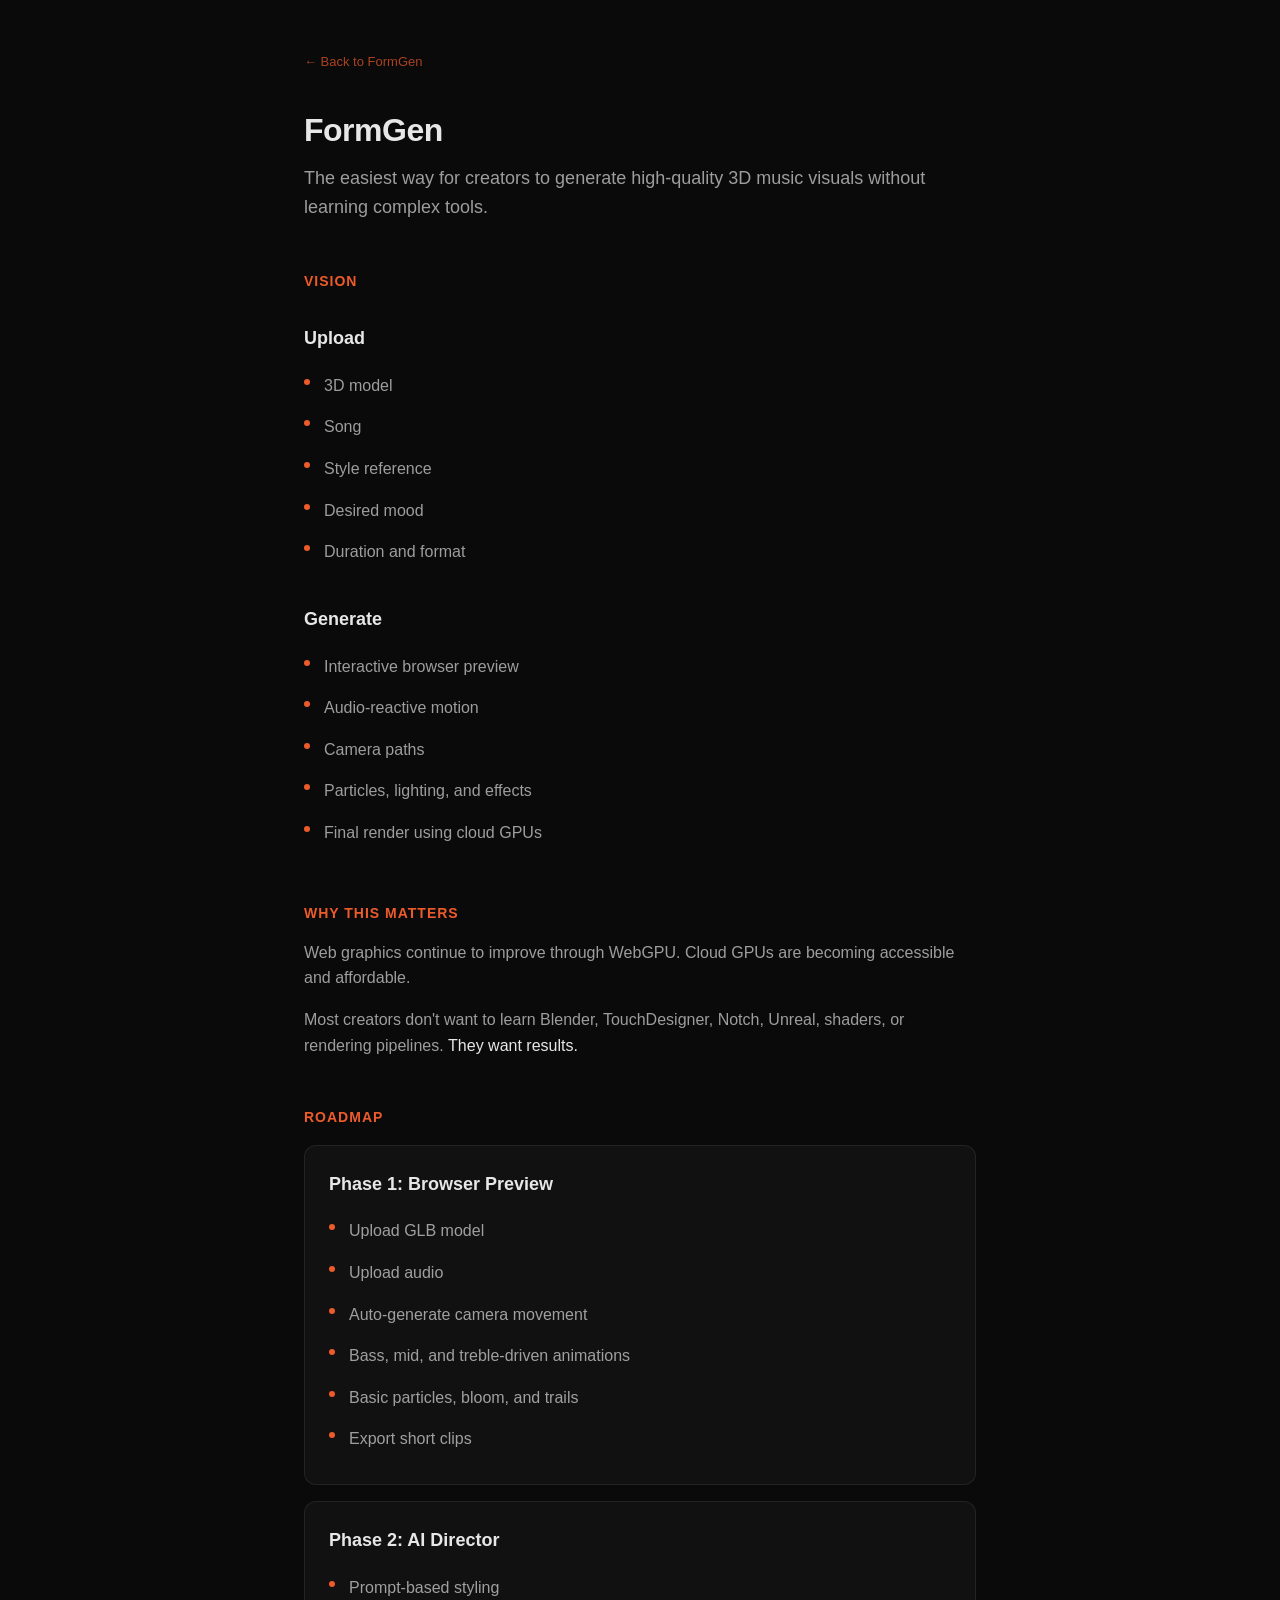
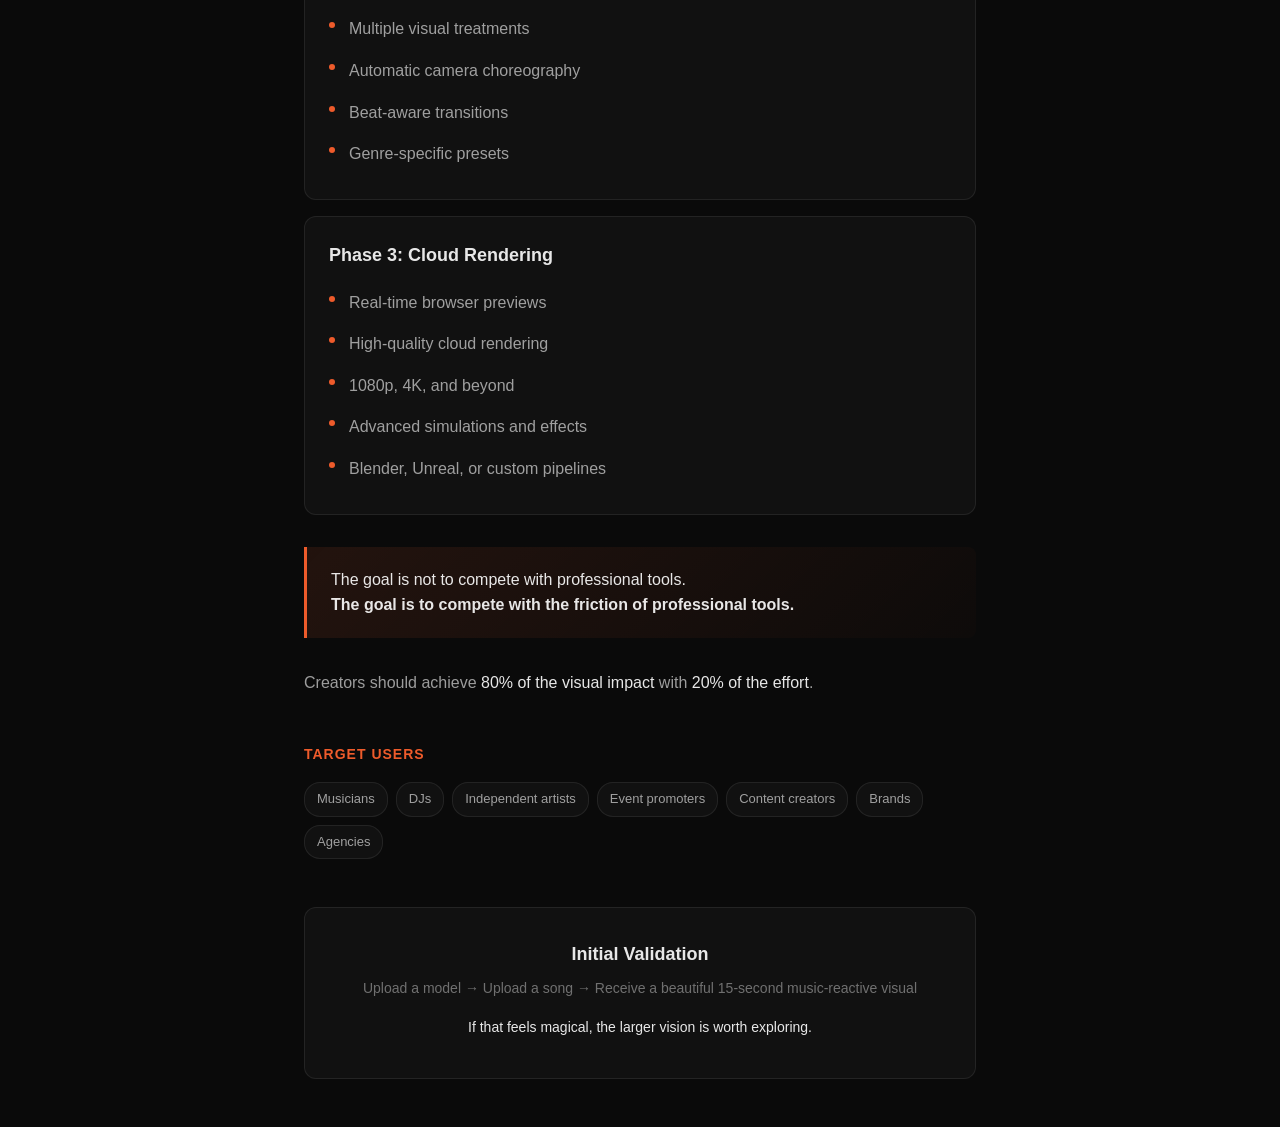
==== roadmap.html @ 7b46641e "FormGen v1 - Procedural geometry generator Features: - 6 pattern types (Mandala, Spiral, Star, Roset" ====
<!DOCTYPE html>
<html lang="en">
<head>
  <meta charset="UTF-8">
  <meta name="viewport" content="width=device-width, initial-scale=1.0">
  <title>FormGen - Roadmap</title>
  <link href="https://api.fontshare.com/v2/css?f[]=satoshi@400,500,700&display=swap" rel="stylesheet">
  <style>
    * {
      margin: 0;
      padding: 0;
      box-sizing: border-box;
    }

    :root {
      --bg-primary: #0a0a0a;
      --bg-secondary: #111111;
      --surface: rgba(255, 255, 255, 0.03);
      --border: rgba(255, 255, 255, 0.08);
      --text-primary: rgba(255, 255, 255, 0.9);
      --text-secondary: rgba(255, 255, 255, 0.6);
      --text-tertiary: rgba(255, 255, 255, 0.4);
      --accent: hsl(15, 85%, 55%);
    }

    body {
      font-family: 'Satoshi', -apple-system, BlinkMacSystemFont, sans-serif;
      background: var(--bg-primary);
      color: var(--text-primary);
      line-height: 1.6;
      padding: 48px 24px;
      max-width: 720px;
      margin: 0 auto;
    }

    a {
      color: var(--accent);
      text-decoration: none;
    }

    a:hover {
      text-decoration: underline;
    }

    .back-link {
      display: inline-block;
      margin-bottom: 32px;
      font-size: 13px;
      opacity: 0.7;
    }

    .back-link:hover {
      opacity: 1;
    }

    h1 {
      font-size: 32px;
      font-weight: 700;
      margin-bottom: 8px;
      letter-spacing: -0.5px;
    }

    .tagline {
      font-size: 18px;
      color: var(--text-secondary);
      margin-bottom: 48px;
    }

    h2 {
      font-size: 14px;
      font-weight: 600;
      text-transform: uppercase;
      letter-spacing: 1px;
      color: var(--accent);
      margin-top: 48px;
      margin-bottom: 16px;
    }

    h3 {
      font-size: 18px;
      font-weight: 600;
      margin-top: 32px;
      margin-bottom: 12px;
    }

    p {
      color: var(--text-secondary);
      margin-bottom: 16px;
    }

    .highlight {
      color: var(--text-primary);
      font-weight: 500;
    }

    ul {
      list-style: none;
      margin-bottom: 24px;
    }

    li {
      color: var(--text-secondary);
      padding: 8px 0;
      padding-left: 20px;
      position: relative;
    }

    li::before {
      content: '';
      position: absolute;
      left: 0;
      top: 14px;
      width: 6px;
      height: 6px;
      background: var(--accent);
      border-radius: 50%;
    }

    .phase {
      background: var(--surface);
      border: 1px solid var(--border);
      border-radius: 12px;
      padding: 24px;
      margin-bottom: 16px;
    }

    .phase h3 {
      margin-top: 0;
      color: var(--text-primary);
    }

    .phase ul {
      margin-bottom: 0;
    }

    .insight {
      background: linear-gradient(135deg, rgba(255,100,50,0.1) 0%, rgba(255,100,50,0.02) 100%);
      border-left: 3px solid var(--accent);
      padding: 20px 24px;
      margin: 32px 0;
      border-radius: 0 8px 8px 0;
    }

    .insight p {
      margin: 0;
      color: var(--text-primary);
    }

    .users {
      display: flex;
      flex-wrap: wrap;
      gap: 8px;
      margin-bottom: 24px;
    }

    .user-tag {
      background: var(--surface);
      border: 1px solid var(--border);
      padding: 6px 12px;
      border-radius: 16px;
      font-size: 13px;
      color: var(--text-secondary);
    }

    .validation {
      background: var(--bg-secondary);
      border: 1px solid var(--border);
      border-radius: 12px;
      padding: 32px;
      margin-top: 48px;
      text-align: center;
    }

    .validation p {
      font-size: 18px;
      color: var(--text-primary);
      margin-bottom: 8px;
    }

    .validation .steps {
      color: var(--text-tertiary);
      font-size: 14px;
    }
  </style>
</head>
<body>
  <a href="index.html" class="back-link">← Back to FormGen</a>

  <h1>FormGen</h1>
  <p class="tagline">The easiest way for creators to generate high-quality 3D music visuals without learning complex tools.</p>

  <h2>Vision</h2>

  <h3>Upload</h3>
  <ul>
    <li>3D model</li>
    <li>Song</li>
    <li>Style reference</li>
    <li>Desired mood</li>
    <li>Duration and format</li>
  </ul>

  <h3>Generate</h3>
  <ul>
    <li>Interactive browser preview</li>
    <li>Audio-reactive motion</li>
    <li>Camera paths</li>
    <li>Particles, lighting, and effects</li>
    <li>Final render using cloud GPUs</li>
  </ul>

  <h2>Why This Matters</h2>
  <p>Web graphics continue to improve through WebGPU. Cloud GPUs are becoming accessible and affordable.</p>
  <p>Most creators don't want to learn Blender, TouchDesigner, Notch, Unreal, shaders, or rendering pipelines. <span class="highlight">They want results.</span></p>

  <h2>Roadmap</h2>

  <div class="phase">
    <h3>Phase 1: Browser Preview</h3>
    <ul>
      <li>Upload GLB model</li>
      <li>Upload audio</li>
      <li>Auto-generate camera movement</li>
      <li>Bass, mid, and treble-driven animations</li>
      <li>Basic particles, bloom, and trails</li>
      <li>Export short clips</li>
    </ul>
  </div>

  <div class="phase">
    <h3>Phase 2: AI Director</h3>
    <ul>
      <li>Prompt-based styling</li>
      <li>Multiple visual treatments</li>
      <li>Automatic camera choreography</li>
      <li>Beat-aware transitions</li>
      <li>Genre-specific presets</li>
    </ul>
  </div>

  <div class="phase">
    <h3>Phase 3: Cloud Rendering</h3>
    <ul>
      <li>Real-time browser previews</li>
      <li>High-quality cloud rendering</li>
      <li>1080p, 4K, and beyond</li>
      <li>Advanced simulations and effects</li>
      <li>Blender, Unreal, or custom pipelines</li>
    </ul>
  </div>

  <div class="insight">
    <p>The goal is not to compete with professional tools.<br>
    <strong>The goal is to compete with the friction of professional tools.</strong></p>
  </div>

  <p>Creators should achieve <span class="highlight">80% of the visual impact</span> with <span class="highlight">20% of the effort</span>.</p>

  <h2>Target Users</h2>
  <div class="users">
    <span class="user-tag">Musicians</span>
    <span class="user-tag">DJs</span>
    <span class="user-tag">Independent artists</span>
    <span class="user-tag">Event promoters</span>
    <span class="user-tag">Content creators</span>
    <span class="user-tag">Brands</span>
    <span class="user-tag">Agencies</span>
  </div>

  <div class="validation">
    <p><strong>Initial Validation</strong></p>
    <p class="steps">Upload a model → Upload a song → Receive a beautiful 15-second music-reactive visual</p>
    <p style="margin-top: 16px; font-size: 14px;">If that feels magical, the larger vision is worth exploring.</p>
  </div>

</body>
</html>
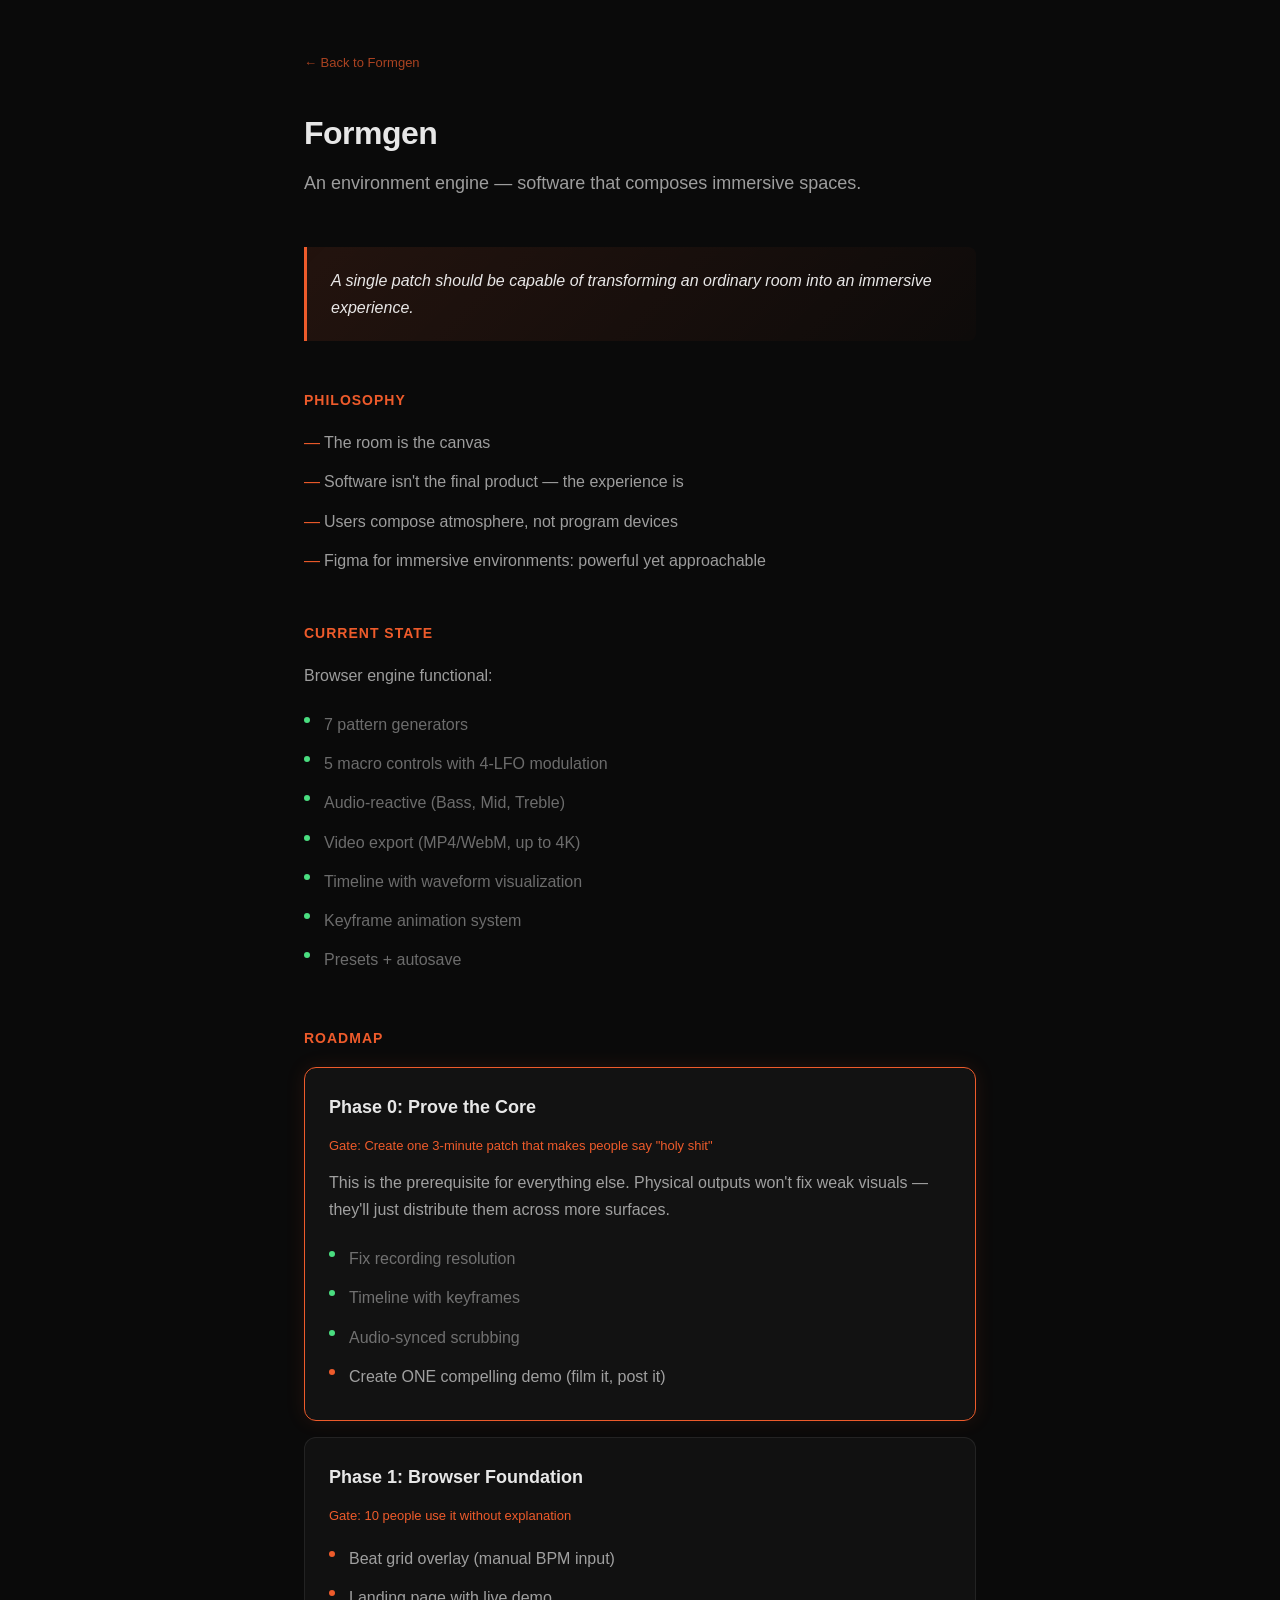
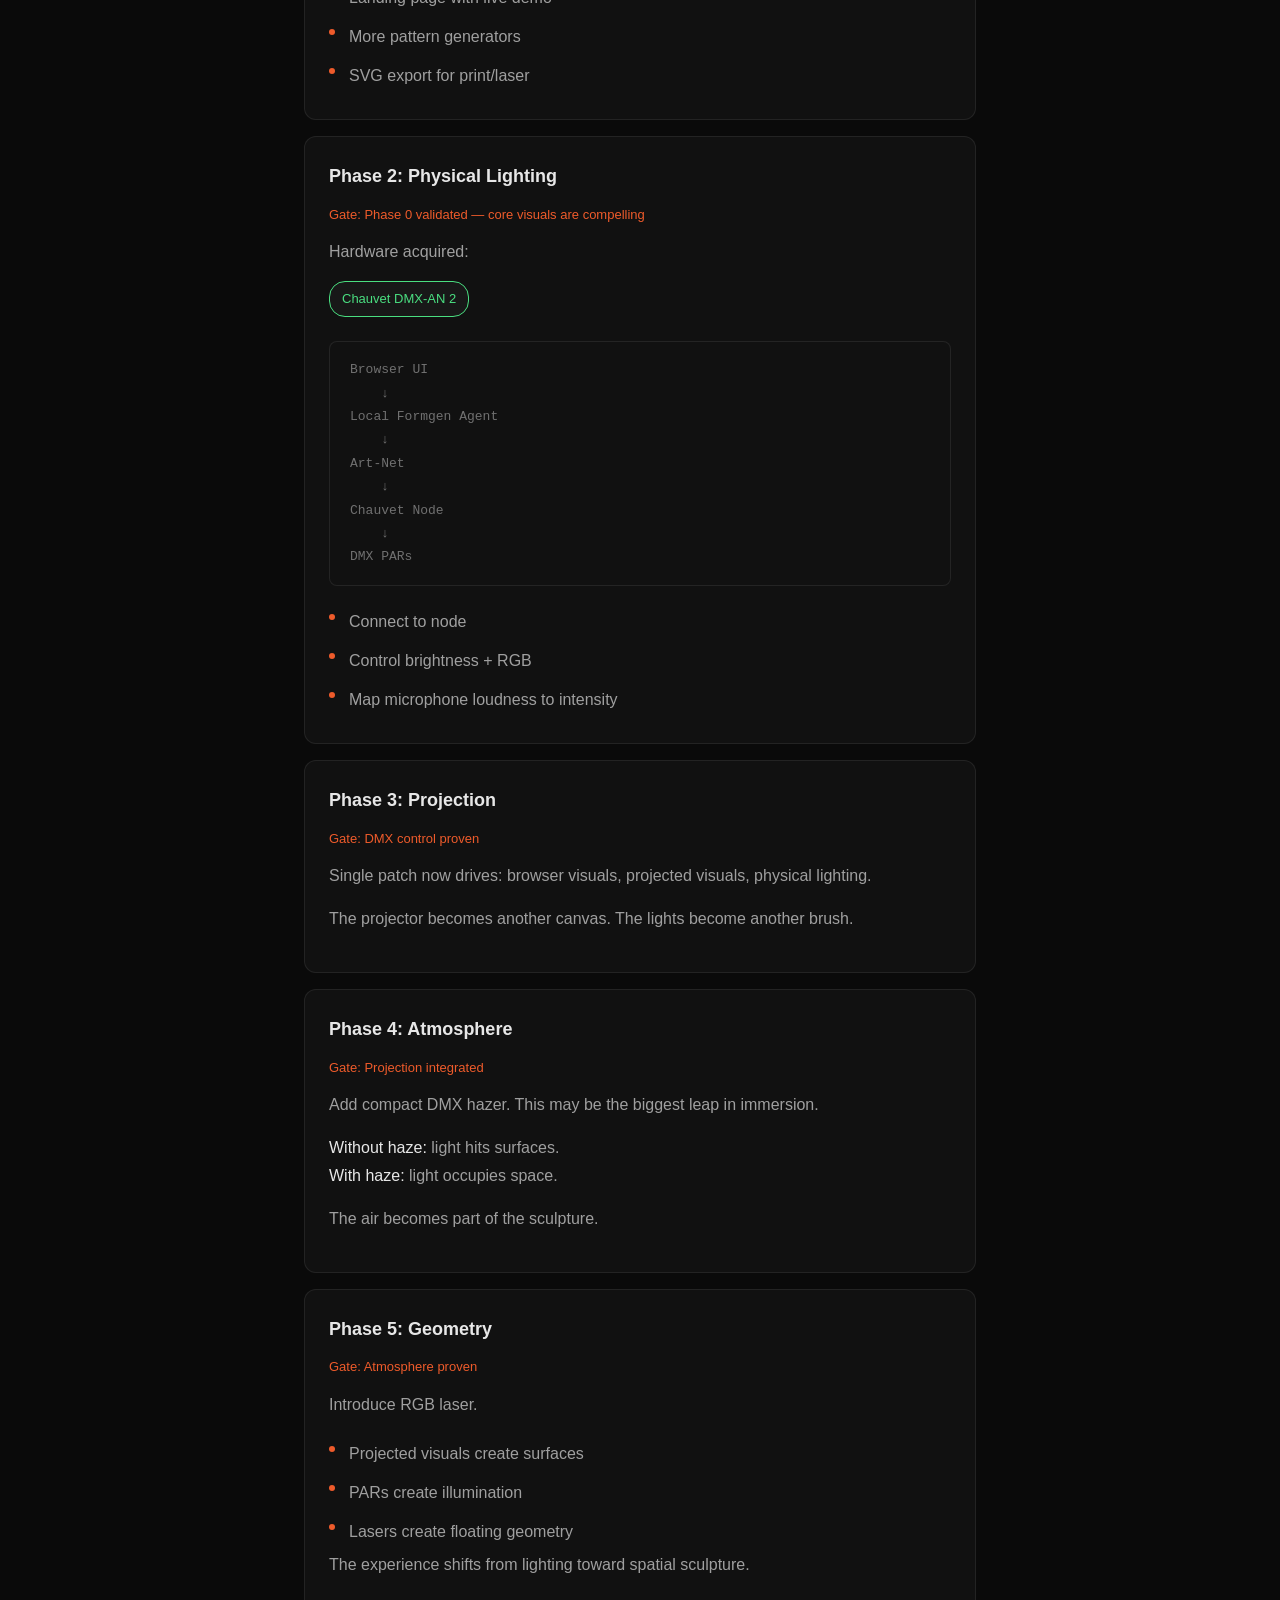
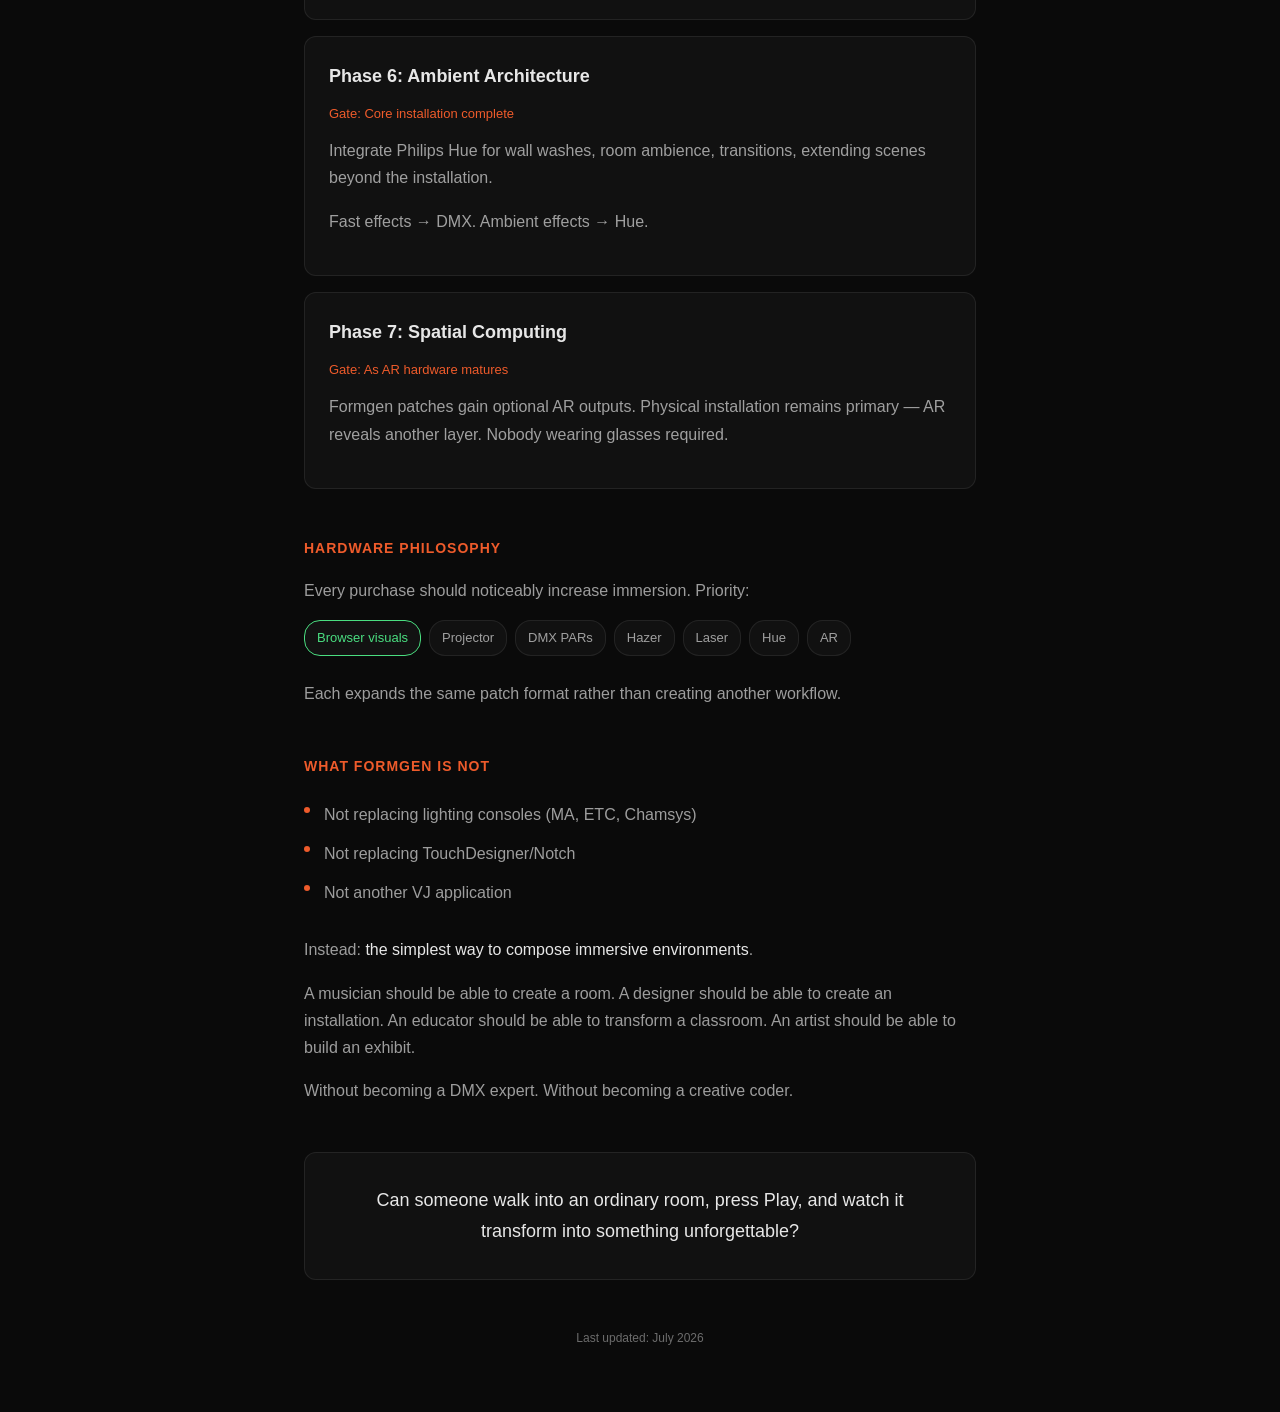
==== commit c061fb78: "Add timeline system with waveform visualization - Timeline/keyframe system for full-song animations " ====
--- a/roadmap.html
+++ b/roadmap.html
@@ -3,7 +3,7 @@
 <head>
   <meta charset="UTF-8">
   <meta name="viewport" content="width=device-width, initial-scale=1.0">
-  <title>FormGen - Roadmap</title>
+  <title>Formgen - Roadmap</title>
   <link href="https://api.fontshare.com/v2/css?f[]=satoshi@400,500,700&display=swap" rel="stylesheet">
   <style>
     * {
@@ -27,7 +27,7 @@
       font-family: 'Satoshi', -apple-system, BlinkMacSystemFont, sans-serif;
       background: var(--bg-primary);
       color: var(--text-primary);
-      line-height: 1.6;
+      line-height: 1.7;
       padding: 48px 24px;
       max-width: 720px;
       margin: 0 auto;
@@ -100,7 +100,7 @@
 
     li {
       color: var(--text-secondary);
-      padding: 8px 0;
+      padding: 6px 0;
       padding-left: 20px;
       position: relative;
     }
@@ -109,11 +109,19 @@
       content: '';
       position: absolute;
       left: 0;
-      top: 14px;
+      top: 12px;
       width: 6px;
       height: 6px;
       background: var(--accent);
       border-radius: 50%;
+    }
+
+    li.done::before {
+      background: #4ade80;
+    }
+
+    li.done {
+      color: var(--text-tertiary);
     }
 
     .phase {
@@ -129,8 +137,20 @@
       color: var(--text-primary);
     }
 
+    .phase .gate {
+      font-size: 13px;
+      color: var(--accent);
+      margin-bottom: 12px;
+      font-weight: 500;
+    }
+
     .phase ul {
       margin-bottom: 0;
+    }
+
+    .phase.current {
+      border-color: var(--accent);
+      box-shadow: 0 0 20px rgba(255, 100, 50, 0.1);
     }
 
     .insight {
@@ -144,16 +164,48 @@
     .insight p {
       margin: 0;
       color: var(--text-primary);
-    }
-
-    .users {
+      font-style: italic;
+    }
+
+    .philosophy {
+      display: grid;
+      gap: 12px;
+      margin-bottom: 24px;
+    }
+
+    .philosophy-item {
+      color: var(--text-secondary);
+      padding-left: 20px;
+      position: relative;
+    }
+
+    .philosophy-item::before {
+      content: '—';
+      position: absolute;
+      left: 0;
+      color: var(--accent);
+    }
+
+    .architecture {
+      background: var(--bg-secondary);
+      border: 1px solid var(--border);
+      border-radius: 8px;
+      padding: 16px 20px;
+      font-family: monospace;
+      font-size: 13px;
+      color: var(--text-tertiary);
+      margin: 16px 0;
+      line-height: 1.8;
+    }
+
+    .hardware-list {
       display: flex;
       flex-wrap: wrap;
       gap: 8px;
       margin-bottom: 24px;
     }
 
-    .user-tag {
+    .hardware-tag {
       background: var(--surface);
       border: 1px solid var(--border);
       padding: 6px 12px;
@@ -162,7 +214,12 @@
       color: var(--text-secondary);
     }
 
-    .validation {
+    .hardware-tag.owned {
+      border-color: #4ade80;
+      color: #4ade80;
+    }
+
+    .success {
       background: var(--bg-secondary);
       border: 1px solid var(--border);
       border-radius: 12px;
@@ -171,107 +228,168 @@
       text-align: center;
     }
 
-    .validation p {
+    .success p {
       font-size: 18px;
       color: var(--text-primary);
-      margin-bottom: 8px;
-    }
-
-    .validation .steps {
+      margin-bottom: 0;
+    }
+
+    .updated {
+      margin-top: 48px;
+      font-size: 12px;
       color: var(--text-tertiary);
-      font-size: 14px;
+      text-align: center;
     }
   </style>
 </head>
 <body>
-  <a href="index.html" class="back-link">← Back to FormGen</a>
-
-  <h1>FormGen</h1>
-  <p class="tagline">The easiest way for creators to generate high-quality 3D music visuals without learning complex tools.</p>
-
-  <h2>Vision</h2>
-
-  <h3>Upload</h3>
+  <a href="index.html" class="back-link">← Back to Formgen</a>
+
+  <h1>Formgen</h1>
+  <p class="tagline">An environment engine — software that composes immersive spaces.</p>
+
+  <div class="insight">
+    <p>A single patch should be capable of transforming an ordinary room into an immersive experience.</p>
+  </div>
+
+  <h2>Philosophy</h2>
+  <div class="philosophy">
+    <div class="philosophy-item">The room is the canvas</div>
+    <div class="philosophy-item">Software isn't the final product — the experience is</div>
+    <div class="philosophy-item">Users compose atmosphere, not program devices</div>
+    <div class="philosophy-item">Figma for immersive environments: powerful yet approachable</div>
+  </div>
+
+  <h2>Current State</h2>
+  <p>Browser engine functional:</p>
   <ul>
-    <li>3D model</li>
-    <li>Song</li>
-    <li>Style reference</li>
-    <li>Desired mood</li>
-    <li>Duration and format</li>
+    <li class="done">7 pattern generators</li>
+    <li class="done">5 macro controls with 4-LFO modulation</li>
+    <li class="done">Audio-reactive (Bass, Mid, Treble)</li>
+    <li class="done">Video export (MP4/WebM, up to 4K)</li>
+    <li class="done">Timeline with waveform visualization</li>
+    <li class="done">Keyframe animation system</li>
+    <li class="done">Presets + autosave</li>
   </ul>
 
-  <h3>Generate</h3>
+  <h2>Roadmap</h2>
+
+  <div class="phase current">
+    <h3>Phase 0: Prove the Core</h3>
+    <div class="gate">Gate: Create one 3-minute patch that makes people say "holy shit"</div>
+    <p>This is the prerequisite for everything else. Physical outputs won't fix weak visuals — they'll just distribute them across more surfaces.</p>
+    <ul>
+      <li class="done">Fix recording resolution</li>
+      <li class="done">Timeline with keyframes</li>
+      <li class="done">Audio-synced scrubbing</li>
+      <li>Create ONE compelling demo (film it, post it)</li>
+    </ul>
+  </div>
+
+  <div class="phase">
+    <h3>Phase 1: Browser Foundation</h3>
+    <div class="gate">Gate: 10 people use it without explanation</div>
+    <ul>
+      <li>Beat grid overlay (manual BPM input)</li>
+      <li>Landing page with live demo</li>
+      <li>More pattern generators</li>
+      <li>SVG export for print/laser</li>
+    </ul>
+  </div>
+
+  <div class="phase">
+    <h3>Phase 2: Physical Lighting</h3>
+    <div class="gate">Gate: Phase 0 validated — core visuals are compelling</div>
+    <p>Hardware acquired:</p>
+    <div class="hardware-list">
+      <span class="hardware-tag owned">Chauvet DMX-AN 2</span>
+    </div>
+    <div class="architecture">
+Browser UI<br>
+&nbsp;&nbsp;&nbsp;&nbsp;↓<br>
+Local Formgen Agent<br>
+&nbsp;&nbsp;&nbsp;&nbsp;↓<br>
+Art-Net<br>
+&nbsp;&nbsp;&nbsp;&nbsp;↓<br>
+Chauvet Node<br>
+&nbsp;&nbsp;&nbsp;&nbsp;↓<br>
+DMX PARs
+    </div>
+    <ul>
+      <li>Connect to node</li>
+      <li>Control brightness + RGB</li>
+      <li>Map microphone loudness to intensity</li>
+    </ul>
+  </div>
+
+  <div class="phase">
+    <h3>Phase 3: Projection</h3>
+    <div class="gate">Gate: DMX control proven</div>
+    <p>Single patch now drives: browser visuals, projected visuals, physical lighting.</p>
+    <p>The projector becomes another canvas. The lights become another brush.</p>
+  </div>
+
+  <div class="phase">
+    <h3>Phase 4: Atmosphere</h3>
+    <div class="gate">Gate: Projection integrated</div>
+    <p>Add compact DMX hazer. This may be the biggest leap in immersion.</p>
+    <p><span class="highlight">Without haze:</span> light hits surfaces.<br>
+    <span class="highlight">With haze:</span> light occupies space.</p>
+    <p>The air becomes part of the sculpture.</p>
+  </div>
+
+  <div class="phase">
+    <h3>Phase 5: Geometry</h3>
+    <div class="gate">Gate: Atmosphere proven</div>
+    <p>Introduce RGB laser.</p>
+    <ul>
+      <li>Projected visuals create surfaces</li>
+      <li>PARs create illumination</li>
+      <li>Lasers create floating geometry</li>
+    </ul>
+    <p>The experience shifts from lighting toward spatial sculpture.</p>
+  </div>
+
+  <div class="phase">
+    <h3>Phase 6: Ambient Architecture</h3>
+    <div class="gate">Gate: Core installation complete</div>
+    <p>Integrate Philips Hue for wall washes, room ambience, transitions, extending scenes beyond the installation.</p>
+    <p>Fast effects → DMX. Ambient effects → Hue.</p>
+  </div>
+
+  <div class="phase">
+    <h3>Phase 7: Spatial Computing</h3>
+    <div class="gate">Gate: As AR hardware matures</div>
+    <p>Formgen patches gain optional AR outputs. Physical installation remains primary — AR reveals another layer. Nobody wearing glasses required.</p>
+  </div>
+
+  <h2>Hardware Philosophy</h2>
+  <p>Every purchase should noticeably increase immersion. Priority:</p>
+  <div class="hardware-list">
+    <span class="hardware-tag owned">Browser visuals</span>
+    <span class="hardware-tag">Projector</span>
+    <span class="hardware-tag">DMX PARs</span>
+    <span class="hardware-tag">Hazer</span>
+    <span class="hardware-tag">Laser</span>
+    <span class="hardware-tag">Hue</span>
+    <span class="hardware-tag">AR</span>
+  </div>
+  <p>Each expands the same patch format rather than creating another workflow.</p>
+
+  <h2>What Formgen Is Not</h2>
   <ul>
-    <li>Interactive browser preview</li>
-    <li>Audio-reactive motion</li>
-    <li>Camera paths</li>
-    <li>Particles, lighting, and effects</li>
-    <li>Final render using cloud GPUs</li>
+    <li>Not replacing lighting consoles (MA, ETC, Chamsys)</li>
+    <li>Not replacing TouchDesigner/Notch</li>
+    <li>Not another VJ application</li>
   </ul>
-
-  <h2>Why This Matters</h2>
-  <p>Web graphics continue to improve through WebGPU. Cloud GPUs are becoming accessible and affordable.</p>
-  <p>Most creators don't want to learn Blender, TouchDesigner, Notch, Unreal, shaders, or rendering pipelines. <span class="highlight">They want results.</span></p>
-
-  <h2>Roadmap</h2>
-
-  <div class="phase">
-    <h3>Phase 1: Browser Preview</h3>
-    <ul>
-      <li>Upload GLB model</li>
-      <li>Upload audio</li>
-      <li>Auto-generate camera movement</li>
-      <li>Bass, mid, and treble-driven animations</li>
-      <li>Basic particles, bloom, and trails</li>
-      <li>Export short clips</li>
-    </ul>
-  </div>
-
-  <div class="phase">
-    <h3>Phase 2: AI Director</h3>
-    <ul>
-      <li>Prompt-based styling</li>
-      <li>Multiple visual treatments</li>
-      <li>Automatic camera choreography</li>
-      <li>Beat-aware transitions</li>
-      <li>Genre-specific presets</li>
-    </ul>
-  </div>
-
-  <div class="phase">
-    <h3>Phase 3: Cloud Rendering</h3>
-    <ul>
-      <li>Real-time browser previews</li>
-      <li>High-quality cloud rendering</li>
-      <li>1080p, 4K, and beyond</li>
-      <li>Advanced simulations and effects</li>
-      <li>Blender, Unreal, or custom pipelines</li>
-    </ul>
-  </div>
-
-  <div class="insight">
-    <p>The goal is not to compete with professional tools.<br>
-    <strong>The goal is to compete with the friction of professional tools.</strong></p>
-  </div>
-
-  <p>Creators should achieve <span class="highlight">80% of the visual impact</span> with <span class="highlight">20% of the effort</span>.</p>
-
-  <h2>Target Users</h2>
-  <div class="users">
-    <span class="user-tag">Musicians</span>
-    <span class="user-tag">DJs</span>
-    <span class="user-tag">Independent artists</span>
-    <span class="user-tag">Event promoters</span>
-    <span class="user-tag">Content creators</span>
-    <span class="user-tag">Brands</span>
-    <span class="user-tag">Agencies</span>
-  </div>
-
-  <div class="validation">
-    <p><strong>Initial Validation</strong></p>
-    <p class="steps">Upload a model → Upload a song → Receive a beautiful 15-second music-reactive visual</p>
-    <p style="margin-top: 16px; font-size: 14px;">If that feels magical, the larger vision is worth exploring.</p>
-  </div>
-
+  <p>Instead: <span class="highlight">the simplest way to compose immersive environments</span>.</p>
+  <p>A musician should be able to create a room. A designer should be able to create an installation. An educator should be able to transform a classroom. An artist should be able to build an exhibit.</p>
+  <p>Without becoming a DMX expert. Without becoming a creative coder.</p>
+
+  <div class="success">
+    <p>Can someone walk into an ordinary room, press Play, and watch it transform into something unforgettable?</p>
+  </div>
+
+  <p class="updated">Last updated: July 2026</p>
 </body>
 </html>
